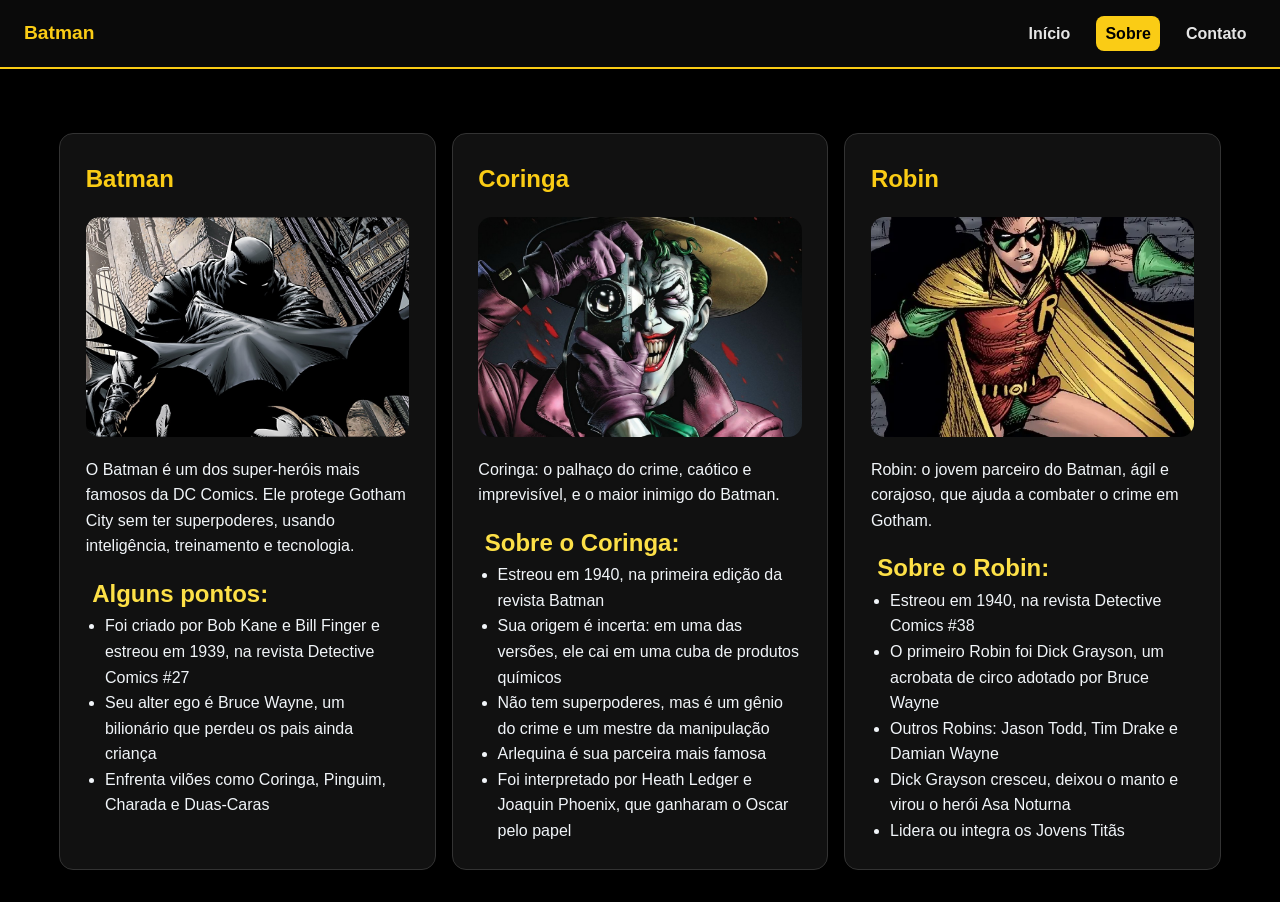
==== sobre.html @ 166e3ff9 "first" ====
<!DOCTYPE html>
<html lang="PT-BR">
<head>
    <meta charset="UTF-8">
    <meta name="viewport" content="width=device-width, initial-scale=1.0">
    <title>Sobre</title>
    <link rel="stylesheet" href="style.css">
</head>
<body>
    <header>
        <header class="topo">
            <span class="logo"> Batman</span>
            <nav class="menu">
                <a href="index.html">Início</a>
                <a href="sobre.html" class="ativo">Sobre</a>
                <a href="contato.html">Contato</a>
            </nav>
        </header>
 
        <main class= "conteudos">
            <section class="conteudo">
                <h1>Batman</h1>
                <img src="img/batman-3.jpg" alt="" class="imagem-conteudo">
                <p>O Batman é um dos super-heróis mais famosos da DC Comics. Ele protege Gotham City sem ter superpoderes, usando inteligência, treinamento e tecnologia.</p>
 
                <h2>Alguns pontos:</h2>
                <ul>
                    <li>Foi criado por Bob Kane e Bill Finger e estreou em 1939, na revista Detective Comics #27</li>
                    <li>Seu alter ego é Bruce Wayne, um bilionário que perdeu os pais ainda criança</li>
                    <li>Enfrenta vilões como Coringa, Pinguim, Charada e Duas-Caras</li>
                </ul>
            </section>
             <section class="conteudo">
                <h1>Coringa</h1>
                <img src="img/coringa.jpg" alt="Arqui-inimigo" class="imagem-conteudo">
                <p>Coringa: o palhaço do crime, caótico e imprevisível, e o maior inimigo do Batman.</p>
 
                        <h2>Sobre o Coringa:</h2>
                            <ul>
                                <li>Estreou em 1940, na primeira edição da revista Batman</li>
                                <li>Sua origem é incerta: em uma das versões, ele cai em uma cuba de produtos químicos</li>
                                <li>Não tem superpoderes, mas é um gênio do crime e um mestre da manipulação</li>
                                <li>Arlequina é sua parceira mais famosa</li>
                                <li>Foi interpretado por Heath Ledger e Joaquin Phoenix, que ganharam o Oscar pelo papel</li>
                            </ul>
            </section>
            <section class="conteudo">
                <h1>Robin</h1>
                <img src="img/robin.webp" alt="Fiel escudeiro" class="imagem-conteudo">
                <p>Robin: o jovem parceiro do Batman, ágil e corajoso, que ajuda a combater o crime em Gotham.</p>
                    <h2>Sobre o Robin:</h2>
                        <ul>
                            <li>Estreou em 1940, na revista Detective Comics #38</li>
                            <li>O primeiro Robin foi Dick Grayson, um acrobata de circo adotado por Bruce Wayne</li>
                            <li>Outros Robins: Jason Todd, Tim Drake e Damian Wayne</li>
                            <li>Dick Grayson cresceu, deixou o manto e virou o herói Asa Noturna</li>
                            <li>Lidera ou integra os Jovens Titãs</li>
                        </ul>
            </section>
        </main>
</body>
</html>
---- style.css ----
*{margin: 0; padding: 0; box-sizing: border-box;}

body {
    font-family: 'Segoe UI', tahoma, Geneva, Verdana, sans-serif;
    color: #f1f5f9;
    background-color: #000000;
    line-height: 1.6;
}

/*--- Menu Topo ----*/
.topo {
    display: flex;
    align-items: center;
    justify-content: space-between;
    flex-wrap: wrap;
    gap: 0.5rem;
    background: #0a0a0a;
    border-bottom: 2px solid #facc15;
    padding: 1rem 1.5rem;
}

.logo {
    color: #facc15;
    font-weight: 800;
    font-size: 1.2rem;
}

.menu {
    display: flex;
    gap: 1rem;
}

.menu a {
    color: #e5e5e5;
    text-decoration: none;
    font-weight: 600;
    padding: 0.3rem 0.6rem;
    border-radius: 8px;
}

.menu a:hover {
    background: #262626;
    color: #facc15;
}

.menu a.ativo {
    background: #facc15;
    color: #000000;
}

/*--- Conteúdo ----*/

main {
    max-width: 900px;
    margin: 0 auto;
    padding: 2rem 1.2rem;
}

.hero {
    text-align: center;
    padding: 3rem 1rem;
    background: linear-gradient(160deg, #111111, #1c1c1c);
    border: 2px solid #facc15;
    color: #fff;
    border-radius: 16px;
}

.hero h1 {
    font-size: 2rem;
    margin-bottom: 0.6rem;
    color: #facc15;
}

.hero p {
    max-width: 520px;
    margin: 0 auto 1.2rem;
    opacity: 0.95;
}

.botao {
    display: inline-block;
    background: #facc15;
    color: #000000;
    font-weight: 700;
    text-decoration: none;
    padding: 0.7rem 1.4rem;
    border-radius: 50px;
    border: none;
    cursor: pointer;
}

.botao:hover {
    transform: scale(1.05);
    background: #fde047;
}

/*--- cards ----*/
.cards {
    display: flex;
    gap: 1rem;
    flex-wrap: wrap;
    margin-top: 2rem;
}

.card {
    flex: 1 1 220px;
    background: #111111;
    border: 1px solid #333333;
    border-top: 3px solid #facc15;
    border-radius: 14px;
    padding: 1.3rem;
    box-shadow: 0 6px 18px rgba(250, 204, 21, 0.08);
}

.card h2 {
    margin-bottom: 0.4rem;
    font-size: 1.1rem;
    color: #facc15;
}

.conteudos {
    display: flex;
    gap: 1rem;
    flex-wrap: wrap;
    margin-top: 2rem;

}
main.conteudos {
    max-width: 1200px;
}

.conteudo {
    background: #111111;
    flex: 1 1 220px;
    min-width: 0;
    border: 1px solid #333333;
    border-radius: 14px;
    padding: 1.6rem;
}


.conteudo h1 {
    margin-bottom: 0.6rem;
    color: #facc15;
}
.conteudo h2 {
    margin: 1rem 0 0 0.4rem;
    color: #fde047;
}
.conteudo ul {
    margin-left: 1.2rem;
}

/*--- Formulário ----*/
.form {
    margin-top: 1rem;
}
.campo {
    margin-bottom: 1rem;
}
.campo label {
    display: block;
    font-weight: 600;
    margin-bottom: 0.3rem;
    color: #facc15;
}
.campo input, .campo textarea {
    width: 100%;
    padding: 0.7rem;
    background: #0a0a0a;
    color: #f1f5f9;
    border: 1.5px solid #404040;
    border-radius: 10px;
    font-family: inherit;
    font-size: 0.95rem;
}

.campo input:focus, .campo textarea:focus {
    outline: 3px solid rgba(250, 204, 21, 0.4);
    border-color: #facc15;
}

.rodape {
    text-align: center;
    padding: 1.5rem;
    color: #a3a3a3;
    font-size: 0.85rem;
    margin-top: 2rem;
    border-top: 1px solid #262626;
}

@media (max-width: 600px) {
    .hero h1 {
        font-size: 1.5rem;
    }
    .menu {
        width: 100%;
        justify-content: center;
    }
}
.imagem-hero {
    display: block;
    max-width: 100%;
    width: 500px;
    margin: 1.2rem auto;
    border-radius: 14px;
}
.imagem-conteudo {
    display: block;
    width: 100%;
    height: 220px;
    object-fit: cover;
    margin: 1.2rem 0;
    border-radius: 14px;
}
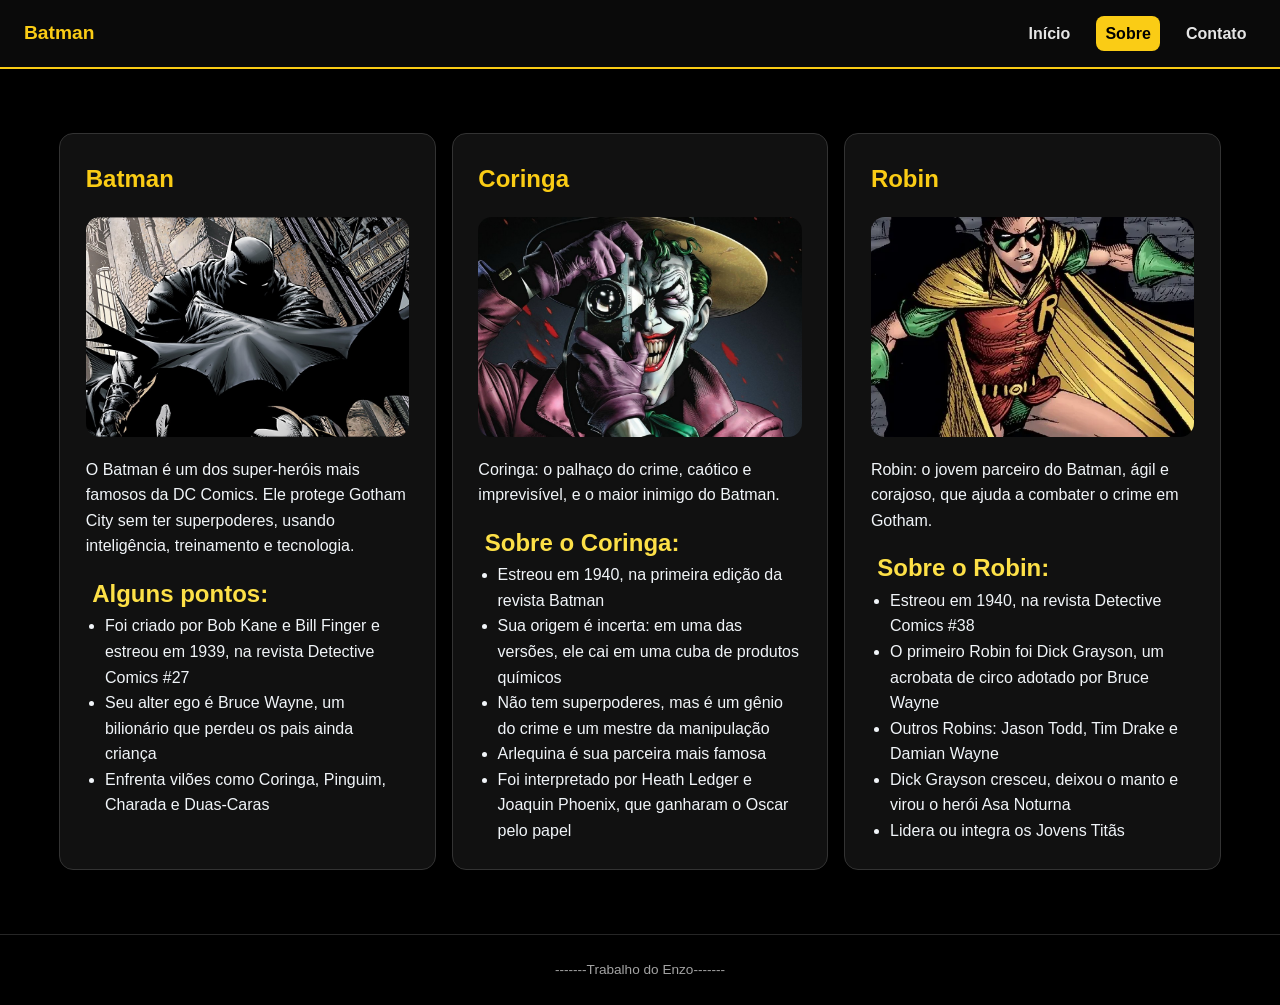
==== commit f2c4801a: "sobre" ====
--- a/sobre.html
+++ b/sobre.html
@@ -59,6 +59,9 @@
                         </ul>
             </section>
         </main>
+        <footer class="rodape">
+    <p>-------Trabalho do Enzo-------</p>
+</footer>
 </body>
 </html>
  
